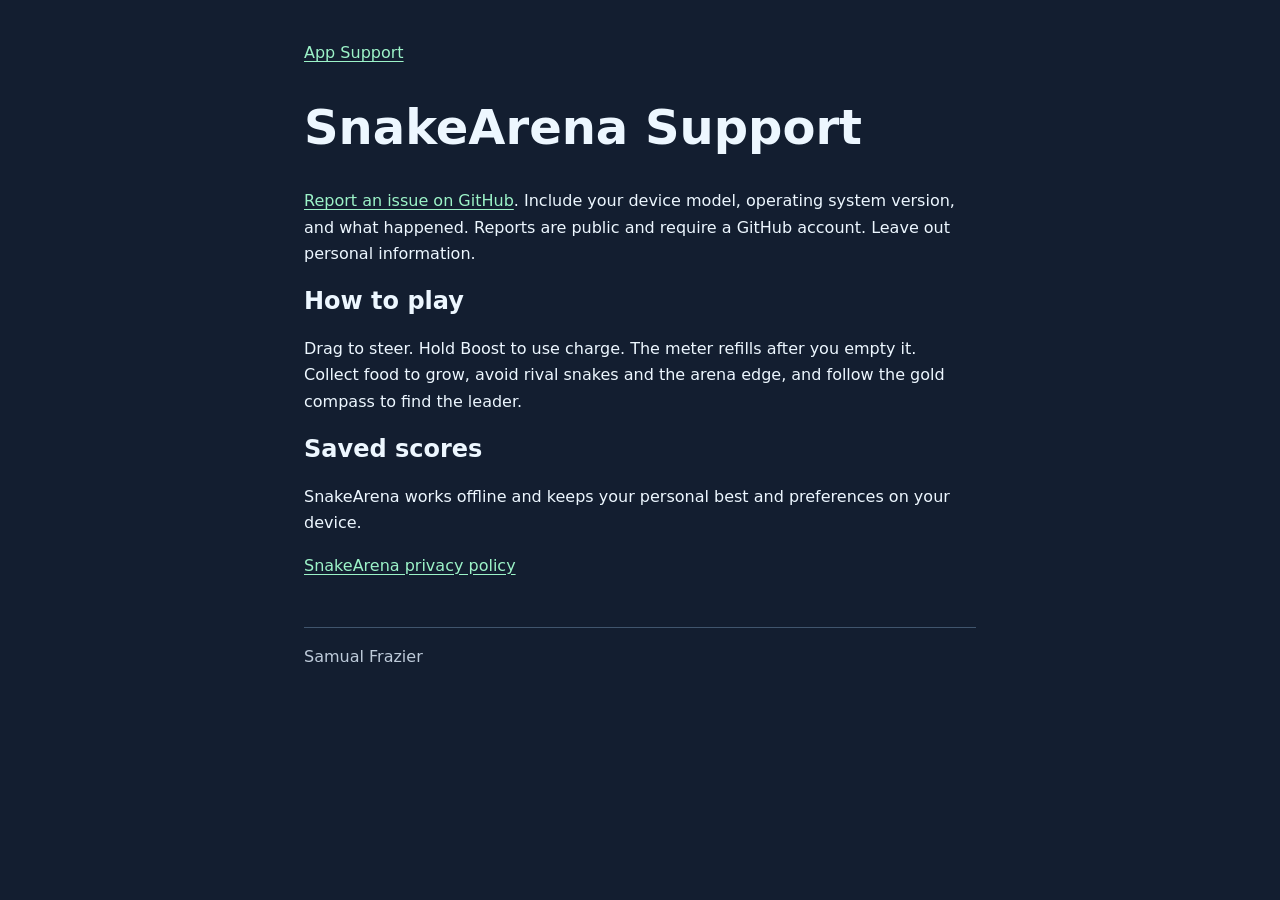
==== snakearena/index.html @ f379d074 "Create shared support and privacy site" ====
<!doctype html>
<html lang="en"><head><meta charset="utf-8"><meta name="viewport" content="width=device-width, initial-scale=1"><title>SnakeArena Support</title><link rel="stylesheet" href="../style.css"></head>
<body><header><a href="../">App Support</a></header><main><h1>SnakeArena Support</h1><p><a href="https://github.com/samfrazier/app-support/issues/new?title=SnakeArena%20support">Report an issue on GitHub</a>. Include your device model, operating system version, and what happened. Reports are public and require a GitHub account. Leave out personal information.</p><h2>How to play</h2><p>Drag to steer. Hold Boost to use charge. The meter refills after you empty it. Collect food to grow, avoid rival snakes and the arena edge, and follow the gold compass to find the leader.</p><h2>Saved scores</h2><p>SnakeArena works offline and keeps your personal best and preferences on your device.</p><p><a href="privacy.html">SnakeArena privacy policy</a></p></main><footer>Samual Frazier</footer></body></html>
---- style.css ----
html{color-scheme:dark;background:#131e30;color:#edf7ff;font:100%/1.65 system-ui,sans-serif}body{max-width:42rem;margin:auto;padding:2.5rem 1.25rem}a{color:#9cf3c8;text-underline-offset:.2em}a:focus-visible{outline:2px solid;outline-offset:4px}h1,h2{line-height:1.2}h1{font-size:clamp(2rem,6vw,3rem)}section{padding:.75rem 1.25rem;margin:1rem 0;border:1px solid #40556d;border-radius:.8rem;background:#19273a}section h2{margin:.5rem 0}footer{margin-top:3rem;padding-top:1rem;border-top:1px solid #40556d;color:#becbda}
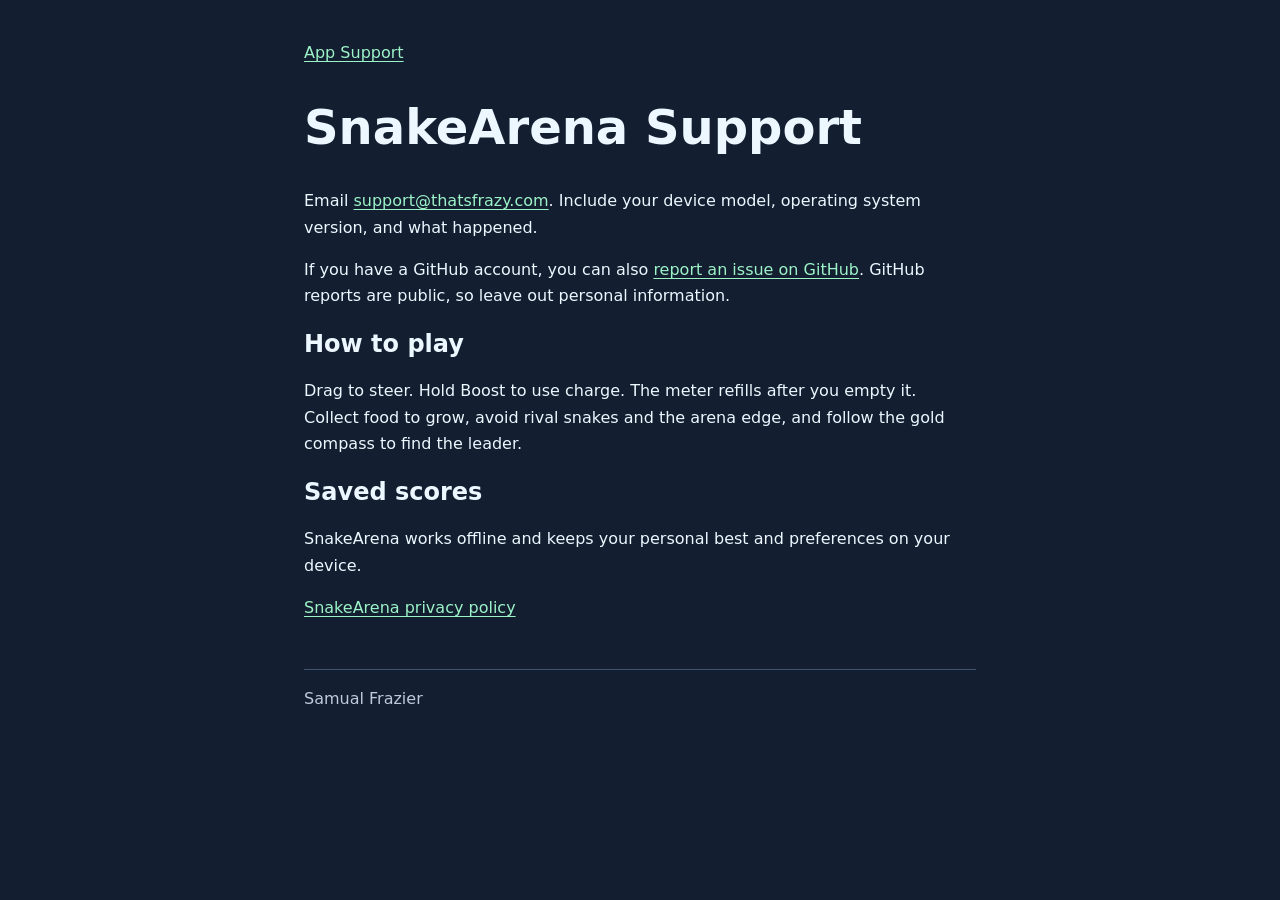
==== commit 5b781892: "Add support email to SnakeArena support and privacy pages" ====
--- a/snakearena/index.html
+++ b/snakearena/index.html
@@ -1,3 +1,3 @@
 <!doctype html>
 <html lang="en"><head><meta charset="utf-8"><meta name="viewport" content="width=device-width, initial-scale=1"><title>SnakeArena Support</title><link rel="stylesheet" href="../style.css"></head>
-<body><header><a href="../">App Support</a></header><main><h1>SnakeArena Support</h1><p><a href="https://github.com/samfrazier/app-support/issues/new?title=SnakeArena%20support">Report an issue on GitHub</a>. Include your device model, operating system version, and what happened. Reports are public and require a GitHub account. Leave out personal information.</p><h2>How to play</h2><p>Drag to steer. Hold Boost to use charge. The meter refills after you empty it. Collect food to grow, avoid rival snakes and the arena edge, and follow the gold compass to find the leader.</p><h2>Saved scores</h2><p>SnakeArena works offline and keeps your personal best and preferences on your device.</p><p><a href="privacy.html">SnakeArena privacy policy</a></p></main><footer>Samual Frazier</footer></body></html>
+<body><header><a href="../">App Support</a></header><main><h1>SnakeArena Support</h1><p>Email <a href="mailto:support@thatsfrazy.com?subject=SnakeArena%20support">support@thatsfrazy.com</a>. Include your device model, operating system version, and what happened.</p><p>If you have a GitHub account, you can also <a href="https://github.com/samfrazier/app-support/issues/new?title=SnakeArena%20support">report an issue on GitHub</a>. GitHub reports are public, so leave out personal information.</p><h2>How to play</h2><p>Drag to steer. Hold Boost to use charge. The meter refills after you empty it. Collect food to grow, avoid rival snakes and the arena edge, and follow the gold compass to find the leader.</p><h2>Saved scores</h2><p>SnakeArena works offline and keeps your personal best and preferences on your device.</p><p><a href="privacy.html">SnakeArena privacy policy</a></p></main><footer>Samual Frazier</footer></body></html>
